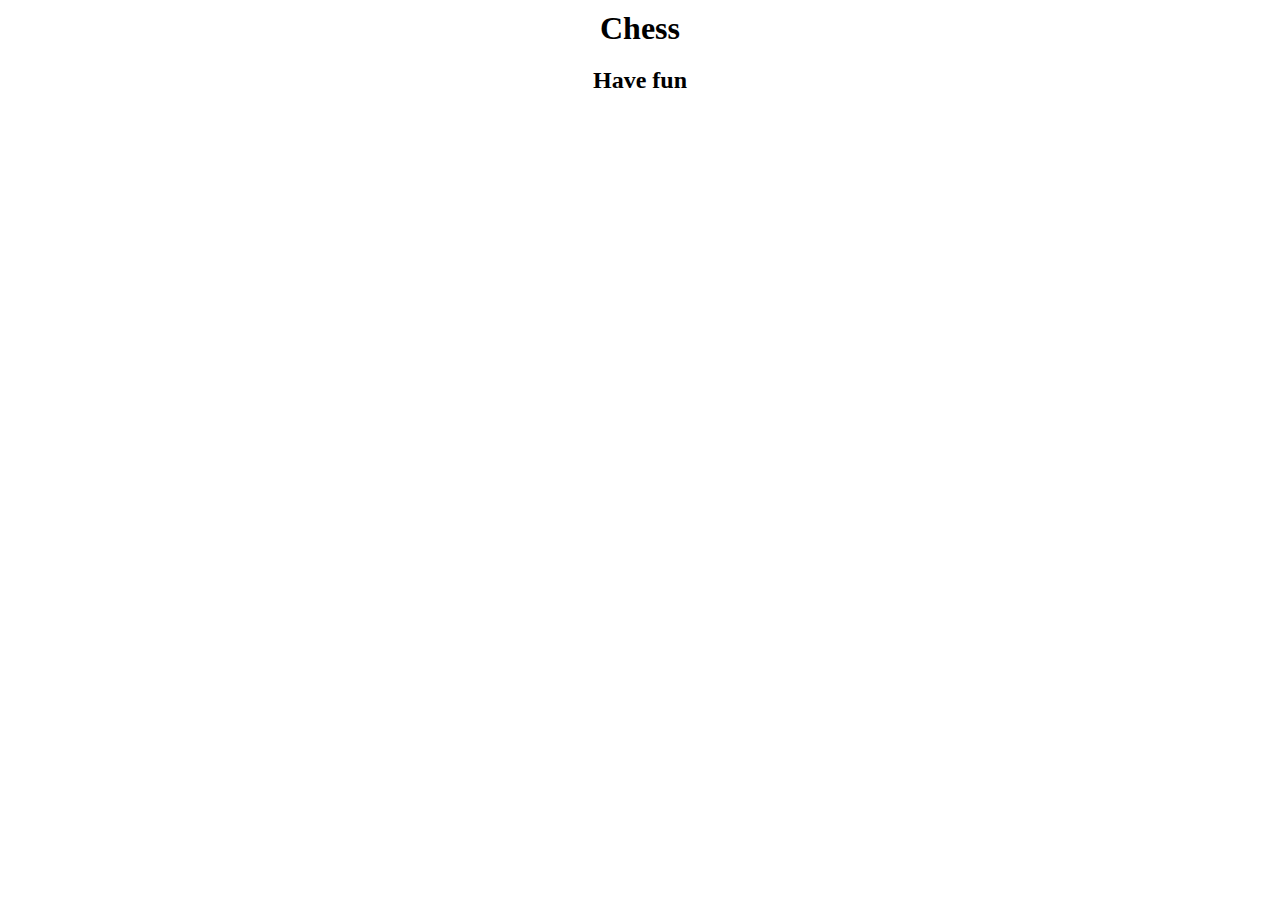
==== index.html @ 10f6fac2 "Add files via upload" ====
<!DOCTYPE html>
    <html lang="en">
    
    <head>
        <meta charset="UTF-8">
        <meta http-equiv="X-UA-Compatible" content="IE=edge">
        <meta name="viewport" content="width=device-width, initial-scale=1.0">
        <meta name="author" content="Kufa Marian">
        <link rel="stylesheet" href="chess.css">
        
        <title>Chess</title>
    </head>
    
    
    <body>
    
        <h1>Chess</h1>
        <h2 id="tog">Have fun</h2>
    
    
        
        <ul>
    
            <div class="divv" id="row8">
                <li class="box" id="b801">BlackRook</li>
                <li class="box" id="b802">BlackKnight</li>
                <li class="box" id="b803">BlackBishop</li>
                <li class="box" id="b804">BlackQueen</li>
                <li class="box" id="b805">BlackKing</li>
                <li class="box" id="b806">BlackBishop</li>
                <li class="box" id="b807">BlackKnight</li>
                <li class="box" id="b808">BlackRook</li>
            </div>
            <div class="divv" id="row7">
                <li class="box" id="b701">BlackPawn</li>
                <li class="box" id="b702">BlackPawn</li>
                <li class="box" id="b703">BlackPawn</li>
                <li class="box" id="b704">BlackPawn</li>
                <li class="box" id="b705">BlackPawn</li>
                <li class="box" id="b706">BlackPawn</li>
                <li class="box" id="b707">BlackPawn</li>
                <li class="box" id="b708">BlackPawn</li>
            </div>
            <div class="divv" id="row6">
                <li class="box" id="b601"></li>
                <li class="box" id="b602"></li>
                <li class="box" id="b603"></li>
                <li class="box" id="b604"></li>
                <li class="box" id="b605"></li>
                <li class="box" id="b606"></li>
                <li class="box" id="b607"></li>
                <li class="box" id="b608"></li>
            </div>
            <div class="divv" id="row5">
                <li class="box" id="b501"></li>
                <li class="box" id="b502"></li>
                <li class="box" id="b503"></li>
                <li class="box" id="b504"></li>
                <li class="box" id="b505"></li>
                <li class="box" id="b506"></li>
                <li class="box" id="b507"></li>
                <li class="box" id="b508"></li>
            </div>
            <div class="divv" id="row4">
                <li class="box" id="b401"></li>
                <li class="box" id="b402"></li>
                <li class="box" id="b403"></li>
                <li class="box" id="b404"></li>
                <li class="box" id="b405"></li>
                <li class="box" id="b406"></li>
                <li class="box" id="b407"></li>
                <li class="box" id="b408"></li>
            </div>
            <div class="divv" id="row3">
                <li class="box" id="b301"></li>
                <li class="box" id="b302"></li>
                <li class="box" id="b303"></li>
                <li class="box" id="b304"></li>
                <li class="box" id="b305"></li>
                <li class="box" id="b306"></li>
                <li class="box" id="b307"></li>
                <li class="box" id="b308"></li>
            </div>
    
            <div class="divv" id="row2">
                <li class="box Wpawn" id="b201">WhitePawn</li>
                <li class="box Wpawn" id="b202">WhitePawn</li>
                <li class="box Wpawn" id="b203">WhitePawn</li>
                <li class="box Wpawn" id="b204">WhitePawn</li>
                <li class="box Wpawn" id="b205">WhitePawn</li>
                <li class="box Wpawn" id="b206">WhitePawn</li>
                <li class="box Wpawn" id="b207">WhitePawn</li>
                <li class="box Wpawn" id="b208">WhitePawn</li>
            </div>
            <div class="divv" id="row1">
                <li class="box" id="b101">WhiteRook</li>
                <li class="box" id="b102">WhiteKnight</li>
                <li class="box" id="b103">WhiteBishop</li>
                <li class="box" id="b104">WhiteQueen</li>
                <li class="box" id="b105">WhiteKing</li>
                <li class="box" id="b106">WhiteBishop</li>
                <li class="box" id="b107">WhiteKnight</li>
                <li class="box" id="b108">WhiteRook</li>
            </div>
    
        </ul>
        <script src="Chess.js"></script>
    </body>
    
    <script>
    </script>
    
    </html>
---- chess.css ----
* {
    margin: 0;
    padding: 0;
}

body {
    display: grid;
    place-items: center;
    overflow-x: hidden;
}

h1 {
    margin: 10px;
}

ul {
    display: grid;
    grid-template-columns: 1fr;
}

.divv {
    display: flex;
}

li {
    list-style: none;
    display: grid;
    place-items: center;
    font-size: 0px;
}

.box {
    margin: .5px;
    width: 75px;
    height: 75px;
}

#tog {
    margin: 10px 0px;
}


.allimg {
    width: 45px;
    position: relative;
    bottom: 5px;
}

.allpawn {
    transform: scale(.7);
}

.authcont {
    width: 100vw;
}

.author {
    float: right;
    margin-right: 50px;

}


@media (max-width:650px){

    #tog {
        margin-bottom: 70px;

    }

    .box {
        width: 11vw;
        height: 11vw;
    }

    .allimg {
        width: 7vw;
    }
}
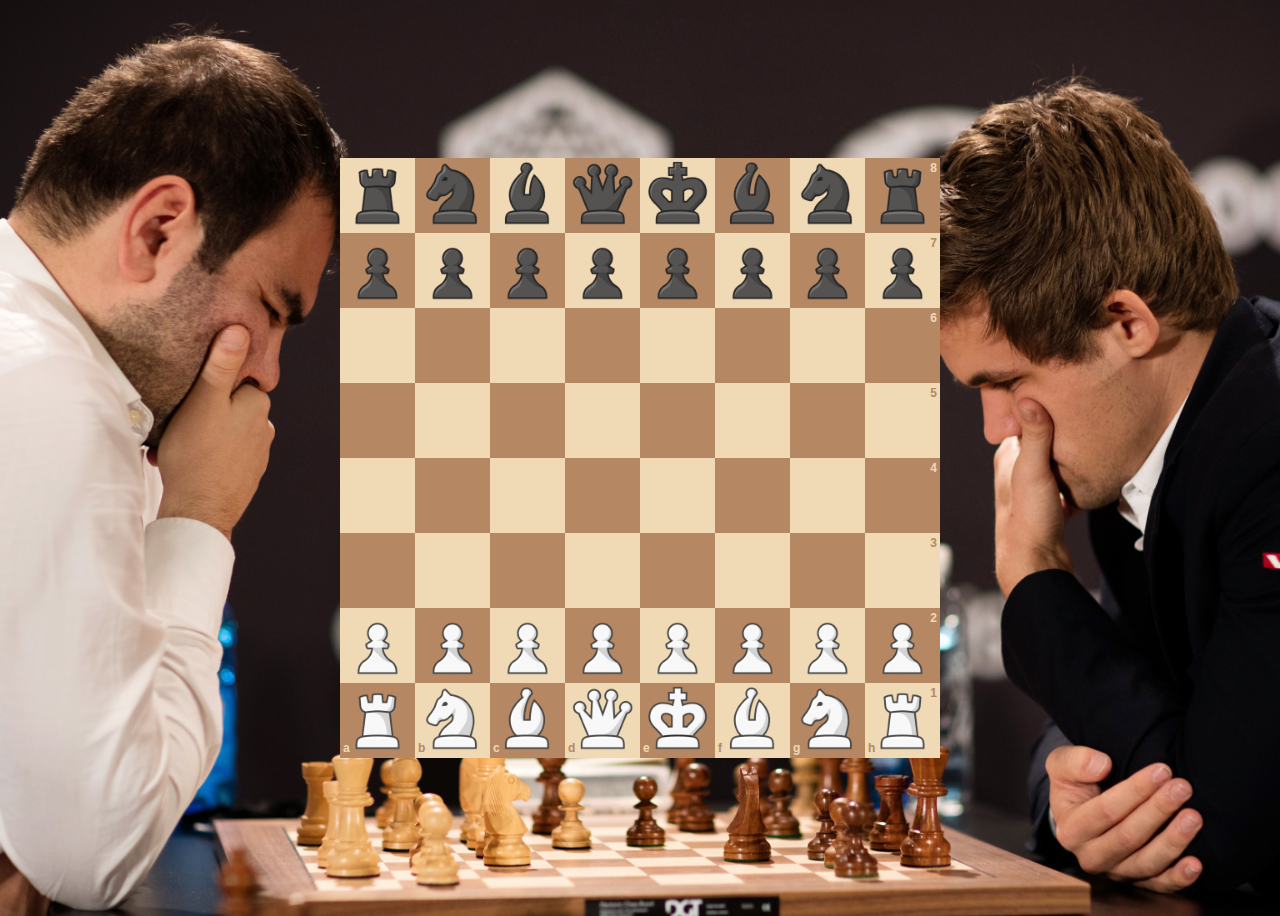
==== commit 45882879: "Add files via upload" ====
--- a/index.html
+++ b/index.html
@@ -1,113 +1,258 @@
-   <!DOCTYPE html>
-    <html lang="en">
-    
-    <head>
-        <meta charset="UTF-8">
-        <meta http-equiv="X-UA-Compatible" content="IE=edge">
-        <meta name="viewport" content="width=device-width, initial-scale=1.0">
-        <meta name="author" content="Kufa Marian">
-        <link rel="stylesheet" href="chess.css">
-        
-        <title>Chess</title>
-    </head>
-    
-    
-    <body>
-    
-        <h1>Chess</h1>
-        <h2 id="tog">Have fun</h2>
-    
-    
-        
-        <ul>
-    
-            <div class="divv" id="row8">
-                <li class="box" id="b801">BlackRook</li>
-                <li class="box" id="b802">BlackKnight</li>
-                <li class="box" id="b803">BlackBishop</li>
-                <li class="box" id="b804">BlackQueen</li>
-                <li class="box" id="b805">BlackKing</li>
-                <li class="box" id="b806">BlackBishop</li>
-                <li class="box" id="b807">BlackKnight</li>
-                <li class="box" id="b808">BlackRook</li>
-            </div>
-            <div class="divv" id="row7">
-                <li class="box" id="b701">BlackPawn</li>
-                <li class="box" id="b702">BlackPawn</li>
-                <li class="box" id="b703">BlackPawn</li>
-                <li class="box" id="b704">BlackPawn</li>
-                <li class="box" id="b705">BlackPawn</li>
-                <li class="box" id="b706">BlackPawn</li>
-                <li class="box" id="b707">BlackPawn</li>
-                <li class="box" id="b708">BlackPawn</li>
-            </div>
-            <div class="divv" id="row6">
-                <li class="box" id="b601"></li>
-                <li class="box" id="b602"></li>
-                <li class="box" id="b603"></li>
-                <li class="box" id="b604"></li>
-                <li class="box" id="b605"></li>
-                <li class="box" id="b606"></li>
-                <li class="box" id="b607"></li>
-                <li class="box" id="b608"></li>
-            </div>
-            <div class="divv" id="row5">
-                <li class="box" id="b501"></li>
-                <li class="box" id="b502"></li>
-                <li class="box" id="b503"></li>
-                <li class="box" id="b504"></li>
-                <li class="box" id="b505"></li>
-                <li class="box" id="b506"></li>
-                <li class="box" id="b507"></li>
-                <li class="box" id="b508"></li>
-            </div>
-            <div class="divv" id="row4">
-                <li class="box" id="b401"></li>
-                <li class="box" id="b402"></li>
-                <li class="box" id="b403"></li>
-                <li class="box" id="b404"></li>
-                <li class="box" id="b405"></li>
-                <li class="box" id="b406"></li>
-                <li class="box" id="b407"></li>
-                <li class="box" id="b408"></li>
-            </div>
-            <div class="divv" id="row3">
-                <li class="box" id="b301"></li>
-                <li class="box" id="b302"></li>
-                <li class="box" id="b303"></li>
-                <li class="box" id="b304"></li>
-                <li class="box" id="b305"></li>
-                <li class="box" id="b306"></li>
-                <li class="box" id="b307"></li>
-                <li class="box" id="b308"></li>
-            </div>
-    
-            <div class="divv" id="row2">
-                <li class="box Wpawn" id="b201">WhitePawn</li>
-                <li class="box Wpawn" id="b202">WhitePawn</li>
-                <li class="box Wpawn" id="b203">WhitePawn</li>
-                <li class="box Wpawn" id="b204">WhitePawn</li>
-                <li class="box Wpawn" id="b205">WhitePawn</li>
-                <li class="box Wpawn" id="b206">WhitePawn</li>
-                <li class="box Wpawn" id="b207">WhitePawn</li>
-                <li class="box Wpawn" id="b208">WhitePawn</li>
-            </div>
-            <div class="divv" id="row1">
-                <li class="box" id="b101">WhiteRook</li>
-                <li class="box" id="b102">WhiteKnight</li>
-                <li class="box" id="b103">WhiteBishop</li>
-                <li class="box" id="b104">WhiteQueen</li>
-                <li class="box" id="b105">WhiteKing</li>
-                <li class="box" id="b106">WhiteBishop</li>
-                <li class="box" id="b107">WhiteKnight</li>
-                <li class="box" id="b108">WhiteRook</li>
-            </div>
-    
-        </ul>
-        <script src="Chess.js"></script>
-    </body>
-    
-    <script>
-    </script>
-    
-    </html>+<!DOCTYPE html>
+<html>
+  <head>
+    <title>Chess</title>
+      <link rel="stylesheet" href="style.css">
+  </head>
+  <body>
+    <div class="chessBoard">        
+      <div class="square white">
+        <div class="piece rook" color="black"  >
+            <img src="images/BlackRook.png" alt="pawn" >
+          </div>
+      </div>
+      <div class="square black">
+        <div class="piece knight" color="black" >
+            <img src="images/BlackKnight.png" alt="pawn" >
+          </div>
+      </div>
+      <div class="square white">
+        <div class="piece bishop" color="black" >
+            <img src="images/BlackBishop.png" alt="pawn" >
+          </div>
+      </div>
+      <div class="square black">
+        <div class="piece queen" color="black" >
+            <img src="images/BlackQueen.png" alt="pawn" >
+          </div>
+      </div>
+      <div class="square white">
+        <div class="piece king" color="black" >
+            <img src="images/BlackKing.png" alt="pawn" >
+          </div>
+      </div>
+      <div class="square black">
+        <div class="piece bishop" color="black" >
+            <img src="images/BlackBishop.png" alt="pawn" >
+          </div>
+      </div>
+      <div class="square white">
+        <div class="piece knight" color="black">
+            <img src="images/BlackKnight.png" alt="pawn" >
+          </div>
+      </div>
+      <div class="square black">
+        <div class="coordinate rank whiteText">8</div>
+
+        <div class="piece rook" color="black" >
+            <img src="images/BlackRook.png" alt="pawn" >
+          </div>
+      </div>
+     <!-- ------------------------------------------------------------------------- -->
+
+      <div class="square black">
+        <div class="piece pawn" color="black"  >
+            <img src="images/BlackPawn.png" alt="pawn" >
+          </div>
+
+      </div>
+      <div class="square white">
+        <div class="piece pawn" color="black" >
+            <img src="images/BlackPawn.png" alt="pawn" >
+          </div>
+
+      </div>
+      <div class="square black">
+        <div class="piece pawn" color="black" >
+            <img src="images/BlackPawn.png" alt="pawn" >
+          </div>
+
+      </div>
+      <div class="square white">
+        <div class="piece pawn" color="black" >
+            <img src="images/BlackPawn.png" alt="pawn" >
+          </div>
+
+      </div>
+      <div class="square black">
+        <div class="piece pawn" color="black"  >
+            <img src="images/BlackPawn.png" alt="pawn" >
+          </div>
+
+      </div>
+      <div class="square white">
+        <div class="piece pawn" color="black"  >
+            <img src="images/BlackPawn.png" alt="pawn">
+          </div>
+
+      </div>
+      <div class="square black">
+        <div class="piece pawn" color="black"  >
+            <img src="images/BlackPawn.png" alt="pawn" >
+          </div>
+
+      </div>
+      <div class="square white">
+        <div class="coordinate rank blackText">7</div>
+
+        <div class="piece pawn" color="black"  >
+            <img src="images/BlackPawn.png" alt="pawn" >
+          </div>
+
+      </div>
+    <!-- ------------------------------------------------------------------------- -->
+      <div class="square white"></div>
+      <div class="square black"></div>
+      <div class="square white"></div>
+      <div class="square black"></div>
+      <div class="square white"></div>
+      <div class="square black"></div>
+      <div class="square white"></div>
+      <div class="square black">
+        <div class="coordinate rank whiteText">6</div>
+
+      </div>
+    <!-- ------------------------------------------------------------------------- -->
+
+      <div class="square black"></div>
+      <div class="square white"></div>
+      <div class="square black"></div>
+      <div class="square white"></div>
+      <div class="square black"></div>
+      <div class="square white"></div>
+      <div class="square black"></div>
+      <div class="square white">
+        <div class="coordinate rank blackText">5</div>
+
+      </div>
+    <!-- ------------------------------------------------------------------------- -->
+
+      <div class="square white"></div>
+      <div class="square black"></div>
+      <div class="square white"></div>
+      <div class="square black"></div>
+      <div class="square white"></div>
+      <div class="square black"></div>
+      <div class="square white"></div>
+      <div class="square black">
+        <div class="coordinate rank whiteText">4</div>
+
+      </div>
+    <!-- ------------------------------------------------------------------------- -->
+
+      <div class="square black"></div>
+      <div class="square white"></div>
+      <div class="square black"></div>
+      <div class="square white"></div>
+      <div class="square black"></div>
+      <div class="square white"></div>
+      <div class="square black"></div>
+      <div class="square white">
+        <div class="coordinate rank blackText">3</div>
+      </div>
+    <!-- ------------------------------------------------------------------------- -->
+
+      <div class="square white">
+        <div class="piece pawn" color="white" >
+            <img src="images/WhitePawn.png" alt="pawn" >
+          </div>
+      </div>
+      <div class="square black">
+        <div class="piece pawn" color="white"  >
+            <img src="images/WhitePawn.png" alt="pawn" >
+          </div>
+      </div>
+      <div class="square white">
+        <div class="piece pawn" color="white">
+            <img src="images/WhitePawn.png" alt="pawn" >
+          </div>
+      </div>
+      <div class="square black">
+        <div class="piece pawn" color="white" >
+            <img src="images/WhitePawn.png" alt="pawn" >
+          </div>
+      </div>
+      <div class="square white">
+        <div class="piece pawn" color="white" >
+            <img src="images/WhitePawn.png" alt="pawn" >
+          </div>
+      </div>
+      <div class="square black">
+        <div class="piece pawn" color="white" >
+            <img src="images/WhitePawn.png" alt="pawn" >
+          </div>
+      </div>
+      <div class="square white">
+        <div class="piece pawn" color="white" >
+            <img src="images/WhitePawn.png" alt="pawn" >
+          </div>
+      </div>
+      <div class="square black">
+        <div class="coordinate rank whiteText">2</div>
+
+        <div class="piece pawn" color="white" >
+            <img src="images/WhitePawn.png" alt="pawn" >
+          </div>
+      </div>
+    <!-- ------------------------------------------------------------------------- -->
+
+      <div class="square black">
+        <div class="coordinate whiteText">a</div>
+
+        <div class="piece rook" color="white">
+            <img src="images/WhiteRook.png" alt="pawn" >
+           </div>
+      </div>
+      <div class="square white"> 
+        <div class="coordinate blackText">b</div>
+
+        <div class="piece knight" color="white">
+            <img src="images/WhiteKnight.png" alt="knight" >
+           </div>
+    </div>
+      <div class="square black">
+        <div class="coordinate whiteText">c</div>
+
+        <div class="piece bishop" color="white">
+            <img src="images/WhiteBishop.png" alt="bishop">
+           </div>
+      </div>
+      <div class="square white">
+        <div class="coordinate blackText">d</div>
+
+        <div class="piece queen" color="white" >
+            <img src="images/WhiteQueen.png" alt="queen" >
+           </div>
+      </div>
+      <div class="square black">
+        <div class="coordinate whiteText">e</div>
+
+        <div class="piece king" color="white">
+            <img src="images/WhiteKing.png" alt="king">
+        </div>
+      </div>
+      <div class="square white">
+        <div class="coordinate blackText">f</div>
+        <div class="piece bishop" color="white" >
+            <img src="images/WhiteBishop.png" alt="bishop" >
+           </div>
+      </div>
+      <div class="square black">
+        <div class="coordinate whiteText">g</div>
+
+        <div class="piece knight" color="white" >
+            <img src="images/WhiteKnight.png" alt="knight">
+           </div>
+      </div>
+      <div class="square white">
+        <div class="coordinate rank blackText">1</div>
+        <div class="coordinate blackText">h</div>     
+        <div class="piece rook" color="white" >
+            <img src="images/WhiteRook.png" alt="pawn" >
+           </div>
+      </div>
+    </div>
+
+    <script src="main.js"></script>
+  </body>
+</html>--- a/style.css
+++ b/style.css
@@ -0,0 +1,74 @@
+body {
+    display: flex;
+    align-items: center;
+    justify-content: center;
+    height: 100vh;
+    background-image: url(images/background.jpg);
+    background-size: cover;
+    }
+  .chessBoard {
+    width:80vw;
+    height: 80vw;
+    margin: 0 auto;
+    display: flex;
+    flex-wrap: wrap;
+  }
+  .square {
+    width:12.5%;
+    height: 12.5%;
+    float: left;
+    display: flex;
+    justify-content: center;
+    align-items: center;
+    position: relative;
+  }
+  .white {
+    background-color: #f0d9b5;
+  }
+  .black {
+    background-color: #b58863;
+  }
+  .coordinate {
+    height:auto;
+    display:flex;
+    bottom: 4%;
+    left:4%;
+    position: absolute;
+    font-size: 12px;
+    font-weight: bold;
+    font-family: Verdana, Geneva, Tahoma, sans-serif;
+  }
+  .rank {
+    top:4%;
+    right:4%;
+    left:auto;
+  }
+  .whiteText {
+    color:#f0d9b5;
+  }
+  .blackText {
+    color:#b58863;
+  }
+  .piece {
+    width:100%;
+    z-index: 1;
+    cursor: pointer;
+  }
+  .piece img {
+    max-width: 100%;
+    width:100%;
+    height: auto;
+  }
+  
+  
+  @media (min-width:600px) {
+    .chessBoard {
+        width:600px;
+        height: 600px;
+    }
+  }
+  @media (max-width:600px) {
+    .coordinate {
+      font-size: 8px;
+    }
+  }